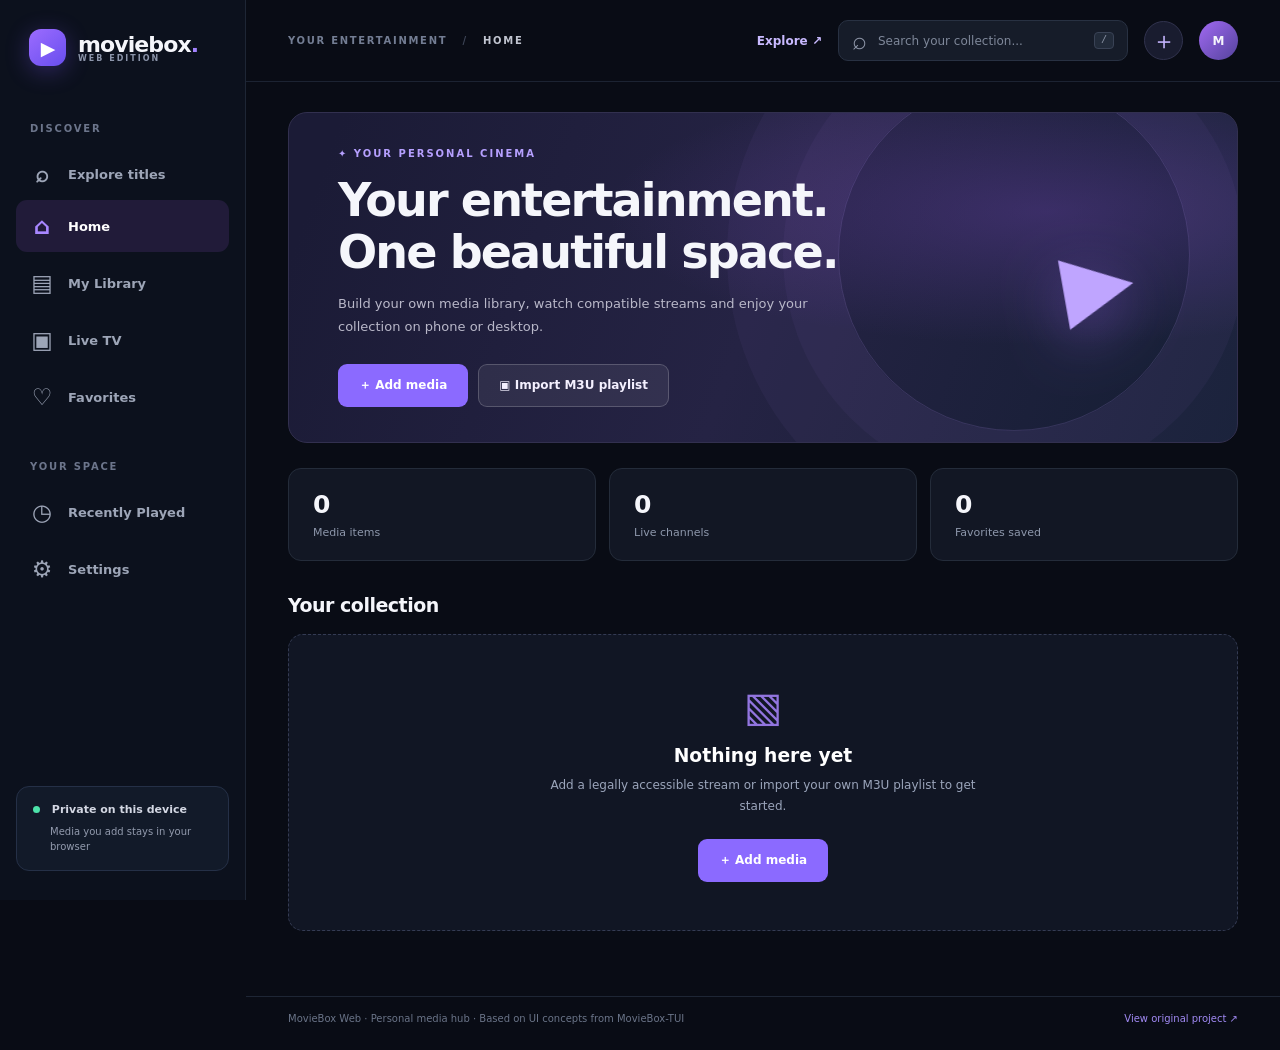
==== index.html @ 12d992bf "Link live movie and TV catalog discovery in desktop and mobile navigation" ====
<!doctype html><html lang="en"><head><meta charset="UTF-8"><meta name="viewport" content="width=device-width,initial-scale=1,viewport-fit=cover"><meta name="theme-color" content="#090c15"><meta name="description" content="MovieBox Web — your personal media dashboard"><link rel="manifest" href="manifest.webmanifest"><link rel="icon" href="icon.svg" type="image/svg+xml"><title>MovieBox Web</title><link rel="stylesheet" href="styles.css"></head><body>
<div class="app"><aside class="sidebar"><a class="brand" href="#home"><span class="brand-mark">▶</span><span>moviebox<span class="brand-dot">.</span><small>WEB EDITION</small></span></a><div class="sidebar-label">DISCOVER</div><a href="discover.html" class="nav-item"><span>⌕</span> Explore titles</a><nav id="desktop-nav"><button data-route="home" class="nav-item active"><span>⌂</span> Home</button><button data-route="library" class="nav-item"><span>▤</span> My Library</button><button data-route="live" class="nav-item"><span>▣</span> Live TV</button><button data-route="favorites" class="nav-item"><span>♡</span> Favorites</button></nav><div class="sidebar-label extra">YOUR SPACE</div><nav><button data-route="history" class="nav-item"><span>◷</span> Recently Played</button><button data-route="settings" class="nav-item"><span>⚙</span> Settings</button></nav><div class="side-bottom"><span class="pulse"></span> Private on this device <small>Media you add stays in your browser</small></div></aside>
<div class="main"><header class="topbar"><div class="breadcrumbs">YOUR ENTERTAINMENT <span>/</span> <strong id="page-crumb">HOME</strong></div><div class="top-actions"><a href="discover.html" class="discover-top" style="font-size:12px;color:#c9baff;font-weight:750;white-space:nowrap">Explore ↗</a><label class="search"><span>⌕</span><input id="search" autocomplete="off" placeholder="Search your collection..."><kbd>/</kbd></label><button class="circle-btn" id="add-top" title="Add media">＋</button><div class="avatar">M</div></div></header>
<main id="content" class="content"></main><footer class="footer">MovieBox Web · Personal media hub · Based on UI concepts from MovieBox-TUI <a target="_blank" rel="noopener" href="https://github.com/mesamirh/MovieBox-Tui">View original project ↗</a></footer></div></div>
<nav class="bottom-nav"><a href="discover.html" style="display:grid;justify-items:center;align-content:center;gap:1px;color:#b499ff;font-size:9px;min-width:52px;text-decoration:none"><span style="font-size:22px">⌕</span>Explore</a><button data-route="home" class="active"><span>⌂</span>Home</button><button data-route="library"><span>▤</span>Library</button><button data-route="live"><span>▣</span>Live TV</button><button data-route="favorites"><span>♡</span>Saved</button><button data-route="settings"><span>⚙</span>More</button></nav>
<div id="modal-layer" class="modal-layer hidden" role="presentation"><div class="dialog" role="dialog" aria-modal="true" aria-labelledby="dialog-title"><div class="dialog-head"><h2 id="dialog-title">Add to your collection</h2><button id="close-dialog" class="icon-button" aria-label="Close">✕</button></div><div id="dialog-body"></div></div></div>
<div id="player-layer" class="player-layer hidden"><div class="player-shell"><div class="player-header"><div><small>NOW PLAYING</small><h2 id="player-title">Media</h2></div><button id="close-player" class="icon-button" aria-label="Close player">✕</button></div><video id="video" controls playsinline preload="metadata"></video><div id="player-message" class="player-message"></div></div></div>
<div id="toast" class="toast hidden" role="status"></div><script src="app.js" defer></script></body></html>
---- styles.css ----
:root{color-scheme:dark;--bg:#090c15;--panel:#111625;--panel2:#161d2c;--line:#252b3b;--text:#f5f6fb;--muted:#9099ad;--accent:#8a6dff;font-family:Inter,ui-sans-serif,system-ui,-apple-system,BlinkMacSystemFont,"Segoe UI",sans-serif}*{box-sizing:border-box}body{margin:0;background:var(--bg);color:var(--text)}button,input,select,textarea{font:inherit}button{cursor:pointer}a{color:inherit;text-decoration:none}button:focus-visible,input:focus-visible,textarea:focus-visible{outline:2px solid #b69bff;outline-offset:3px}.app{display:flex;min-height:100vh}.sidebar{width:246px;flex:none;background:#0c111d;border-right:1px solid #1e2635;padding:29px 16px;display:flex;flex-direction:column;position:sticky;top:0;height:100vh}.brand{display:flex;align-items:center;gap:12px;font-weight:800;font-size:22px;letter-spacing:-.9px;padding:0 13px;margin-bottom:57px}.brand-mark{display:grid;place-items:center;font-size:19px;color:white;width:37px;height:37px;background:linear-gradient(140deg,#9c6cff,#684eee);border-radius:12px;box-shadow:0 5px 23px #7854ee55}.brand-dot{color:#a383ff}.brand small{display:block;letter-spacing:2px;color:#8c95aa;font-size:8px;margin-top:-3px}.sidebar-label{font-size:10px;letter-spacing:1.8px;font-weight:800;color:#6c758b;margin:0 14px 14px}.sidebar-label.extra{margin-top:38px}.sidebar nav{display:grid;gap:5px}.nav-item{width:100%;border:0;background:transparent;color:#9da5b7;text-align:left;border-radius:11px;padding:13px 14px;font-size:13px;font-weight:650;display:flex;gap:14px;align-items:center}.nav-item span{font-size:23px;width:24px;text-align:center}.nav-item.active,.nav-item:hover{color:white;background:#211b39}.nav-item.active span{color:#a887ff}.side-bottom{margin-top:auto;border:1px solid #253047;border-radius:13px;background:#121a29;padding:16px;font-size:11px;font-weight:700;color:#d3d7e3}.side-bottom small{display:block;margin:8px 0 0 17px;line-height:1.5;font-size:10px;font-weight:400;color:#929aad}.pulse{display:inline-block;width:7px;height:7px;background:#4de3aa;border-radius:50%;margin-right:8px}.main{flex:1;min-width:0}.topbar{height:82px;display:flex;justify-content:space-between;align-items:center;padding:0 42px;border-bottom:1px solid #1c2332;gap:14px}.breadcrumbs{font-size:10px;font-weight:800;letter-spacing:1.7px;color:#737d93}.breadcrumbs span{margin:0 10px;color:#3e4658}.breadcrumbs strong{color:#c1c5d0}.top-actions{display:flex;align-items:center;gap:16px}.search{display:flex;align-items:center;background:#161c29;border:1px solid #283142;height:41px;width:290px;padding:0 13px;gap:9px;border-radius:10px}.search span{font-size:25px;color:#8f97a9}.search input{background:transparent;color:white;width:100%;border:0;outline:0;font-size:12px}.search input::placeholder{color:#7e8799}.search kbd{color:#8f97a9;background:#222b3a;border:1px solid #394255;border-radius:4px;padding:2px 6px;font-size:10px}.circle-btn,.avatar{height:39px;width:39px;border-radius:50%;display:grid;place-items:center}.circle-btn{background:#191c2f;color:#c6b6ff;border:1px solid #31334e;font-size:24px}.avatar{background:linear-gradient(135deg,#a16af2,#54439c);font-size:12px;font-weight:800}.content{padding:30px 42px 65px;max-width:1500px;margin:auto;min-height:calc(100vh - 136px)}.hero{min-height:320px;border-radius:19px;overflow:hidden;position:relative;background:radial-gradient(ellipse at 80% 30%,#6541a36b,transparent 41%),linear-gradient(110deg,#1b1b36 5%,#252344 50%,#141e33 100%);border:1px solid #32304f;display:flex;align-items:center;padding:35px 49px;isolation:isolate}.hero:after{content:"";width:350px;height:350px;border:1px solid #bd9dff2b;border-radius:50%;position:absolute;right:5%;top:-34px;box-shadow:0 0 0 55px #ac81ff0b,0 0 0 111px #ae88ff0b;z-index:-1}.eyebrow{color:#b6a0ff;font-size:10px;letter-spacing:2px;font-weight:800}.hero h1{font-size:clamp(29px,3.6vw,48px);line-height:1.13;letter-spacing:-1.9px;max-width:590px;margin:15px 0}.hero p{color:#b9b8c9;line-height:1.75;max-width:480px;font-size:13px}.actions{display:flex;flex-wrap:wrap;gap:10px;margin-top:25px}.primary,.secondary{display:inline-flex;align-items:center;justify-content:center;gap:9px;padding:12px 20px;font-size:12px;font-weight:800;border-radius:9px;border:1px solid transparent}.primary{background:#8b6aff;color:white}.primary:hover{background:#9a7cff}.secondary{background:#ffffff12;border-color:#ffffff30;color:#f4f0ff}.secondary:hover{background:#ffffff20}.hero-badge{position:absolute;right:11%;top:35%;font-size:92px;color:#bfa5ff;transform:rotate(-10deg);filter:drop-shadow(0 15px 30px #a46dff70)}.stats{display:grid;grid-template-columns:repeat(3,minmax(0,1fr));gap:13px;margin:25px 0 33px}.stat{background:#121724;border:1px solid #242c3a;padding:21px 24px;border-radius:13px}.stat strong{font-size:25px;letter-spacing:-.5px}.stat span{display:block;color:#8e98ac;font-size:11px;margin-top:7px}.section{margin:28px 0 0}.section-heading{display:flex;justify-content:space-between;align-items:center;gap:12px;margin-bottom:18px}.section-heading h2{font-size:19px;letter-spacing:-.5px;margin:0}.grid{display:grid;grid-template-columns:repeat(auto-fill,minmax(174px,1fr));gap:15px}.media-card{border-radius:13px;background:#141a29;overflow:hidden;border:1px solid #262e40;transition:transform .2s,border-color .2s}.media-card:hover{transform:translateY(-3px);border-color:#6f5bb1}.poster{height:175px;display:grid;place-items:center;position:relative;background:linear-gradient(145deg,#58408c,#1a2943);overflow:hidden}.poster:before{content:"";position:absolute;width:180px;height:180px;border:1px solid #ffffff29;border-radius:50%;transform:translate(70px,-55px);box-shadow:0 0 0 32px #ffffff0a,0 0 0 66px #ffffff09}.poster-symbol{font-size:58px;text-shadow:0 8px 25px #0006}.type-tag{position:absolute;top:12px;left:12px;background:#0009;padding:6px 8px;border-radius:6px;font-size:9px;font-weight:750;letter-spacing:.7px;text-transform:uppercase}.favorite-card{position:absolute;right:10px;top:9px;background:#0b1020af;color:white;border:0;border-radius:50%;width:29px;height:29px;font-size:17px}.favorite-card.saved{color:#f3a7d6}.media-info{padding:13px 13px 14px}.media-info h3{font-size:13px;margin:0 0 7px;white-space:nowrap;overflow:hidden;text-overflow:ellipsis}.media-info p{font-size:10px;color:#8e98ac;margin:0 0 12px}.media-info button{background:#25263f;color:#ded4ff;border:0;border-radius:7px;padding:8px 12px;font-size:11px;font-weight:700;width:100%}.empty{border:1px dashed #343b53;border-radius:15px;padding:48px 22px;text-align:center;color:#9ba5bb;background:#111624}.empty-icon{font-size:41px;color:#9275df}.empty h3{color:white;margin:14px 0 9px}.empty p{font-size:12px;line-height:1.8;max-width:460px;margin:0 auto 21px}.page-title{font-size:28px;letter-spacing:-1px;margin:3px 0 8px}.page-subtitle{color:#97a0b3;font-size:13px;margin:0 0 29px;line-height:1.7}.toolbar{display:flex;gap:8px;margin-bottom:18px;flex-wrap:wrap}.chip{border:1px solid #30384a;background:#151c29;color:#b9c1d1;border-radius:25px;font-size:11px;padding:9px 15px}.chip.active{background:#3b2b6b;border-color:#8066d3;color:white}.panel{background:#121827;border:1px solid #293144;border-radius:15px;padding:22px;margin-bottom:17px}.panel h3{font-size:16px;margin:0 0 10px}.panel p{color:#a1aabd;font-size:12px;line-height:1.8}.panel a{color:#b5a1ff}.footer{font-size:10px;color:#6a7488;padding:16px 42px 26px;border-top:1px solid #1e2635;display:flex;justify-content:space-between;gap:12px}.footer a{color:#a18af4}.bottom-nav{display:none}.modal-layer,.player-layer{position:fixed;inset:0;z-index:30;background:#040610d9;display:grid;place-items:center;padding:15px}.hidden{display:none!important}.dialog{width:min(100%,530px);background:#161c2b;border:1px solid #35405b;border-radius:18px;box-shadow:0 35px 100px #0009;padding:23px;max-height:93vh;overflow:auto}.dialog-head,.player-header{display:flex;justify-content:space-between;align-items:flex-start;gap:14px}.dialog-head h2{margin:0 0 20px;font-size:19px}.icon-button{background:#2a3245;border:0;color:white;width:31px;height:31px;border-radius:9px}.field{display:block;margin:0 0 15px;font-size:11px;color:#a8b1c4;font-weight:750}.field input,.field select,.field textarea{display:block;width:100%;background:#0c1220;border:1px solid #364053;color:white;border-radius:9px;padding:12px;margin-top:8px;font-size:13px;outline:none}.field textarea{min-height:85px;resize:vertical}.form-actions{display:flex;justify-content:flex-end;gap:9px;margin-top:20px}.form-help{color:#8e98ac;font-size:11px;line-height:1.6}.upload-box{display:block;border:1px dashed #5d527e;padding:22px;text-align:center;border-radius:12px;margin-bottom:15px;font-size:12px;color:#b9a9ee;cursor:pointer}.upload-box input{display:none}.player-shell{width:min(100%,1020px);background:#121725;border:1px solid #313a52;padding:20px;border-radius:16px}.player-header{margin-bottom:15px}.player-header small{font-size:9px;color:#ab94ff;letter-spacing:1.5px}.player-header h2{font-size:18px;margin:5px 0 0}.player-shell video{display:block;width:100%;max-height:72vh;background:black;border-radius:9px}.player-message{font-size:12px;color:#9da6b8;margin-top:13px;line-height:1.6}.toast{position:fixed;bottom:30px;right:30px;z-index:40;background:#3b3064;border:1px solid #8873d0;border-radius:10px;color:white;padding:12px 17px;font-size:12px;box-shadow:0 12px 30px #0008}.warning{border-color:#665334;background:#211c17}.settings-row{display:flex;align-items:center;justify-content:space-between;gap:15px;border-bottom:1px solid #2a3244;padding:16px 0}.settings-row:last-child{border:0}.settings-row small{display:block;color:#8f99ad;margin-top:6px}.danger{color:#ff9eae}.two-col{display:grid;grid-template-columns:1fr 1fr;gap:14px}
@media(max-width:950px){.sidebar{width:208px}.topbar{padding:0 22px}.content{padding:25px 22px 60px}.hero{padding:30px}.hero-badge{right:8%;font-size:65px}.footer{padding-left:22px;padding-right:22px}.search{width:220px}}@media(max-width:700px){.sidebar{display:none}.main{width:100%}.topbar{height:65px;padding:0 17px}.breadcrumbs{font-size:9px}.top-actions{gap:8px}.search{width:min(46vw,215px);height:36px}.search kbd{display:none}.avatar{display:none}.circle-btn{width:35px;height:35px}.content{padding:19px 15px 96px;min-height:calc(100vh - 130px)}.hero{min-height:310px;padding:26px 24px}.hero h1{font-size:33px;max-width:310px}.hero p{max-width:275px;font-size:12px}.hero-badge{opacity:.15;right:15px;top:44px;font-size:115px}.stats{gap:8px;margin:16px 0 28px}.stat{padding:15px 12px}.stat strong{font-size:23px}.stat span{font-size:10px}.grid{grid-template-columns:repeat(2,minmax(0,1fr));gap:10px}.poster{height:145px}.media-info{padding:11px}.media-info h3{font-size:12px}.bottom-nav{display:flex;position:fixed;bottom:0;left:0;right:0;background:#111725;border-top:1px solid #293044;height:calc(63px + env(safe-area-inset-bottom));padding-bottom:env(safe-area-inset-bottom);z-index:20;justify-content:space-around}.bottom-nav button{display:grid;justify-items:center;align-content:center;gap:1px;border:0;background:transparent;color:#818ba2;font-size:9px;min-width:52px}.bottom-nav button span{font-size:22px}.bottom-nav button.active{color:#b499ff}.footer{display:none}.two-col{grid-template-columns:1fr}.toast{bottom:85px;left:15px;right:15px}.section-heading h2{font-size:17px}}@media(max-width:360px){.search{width:43vw}.hero h1{font-size:29px}.primary,.secondary{padding:11px 12px}.poster{height:125px}}
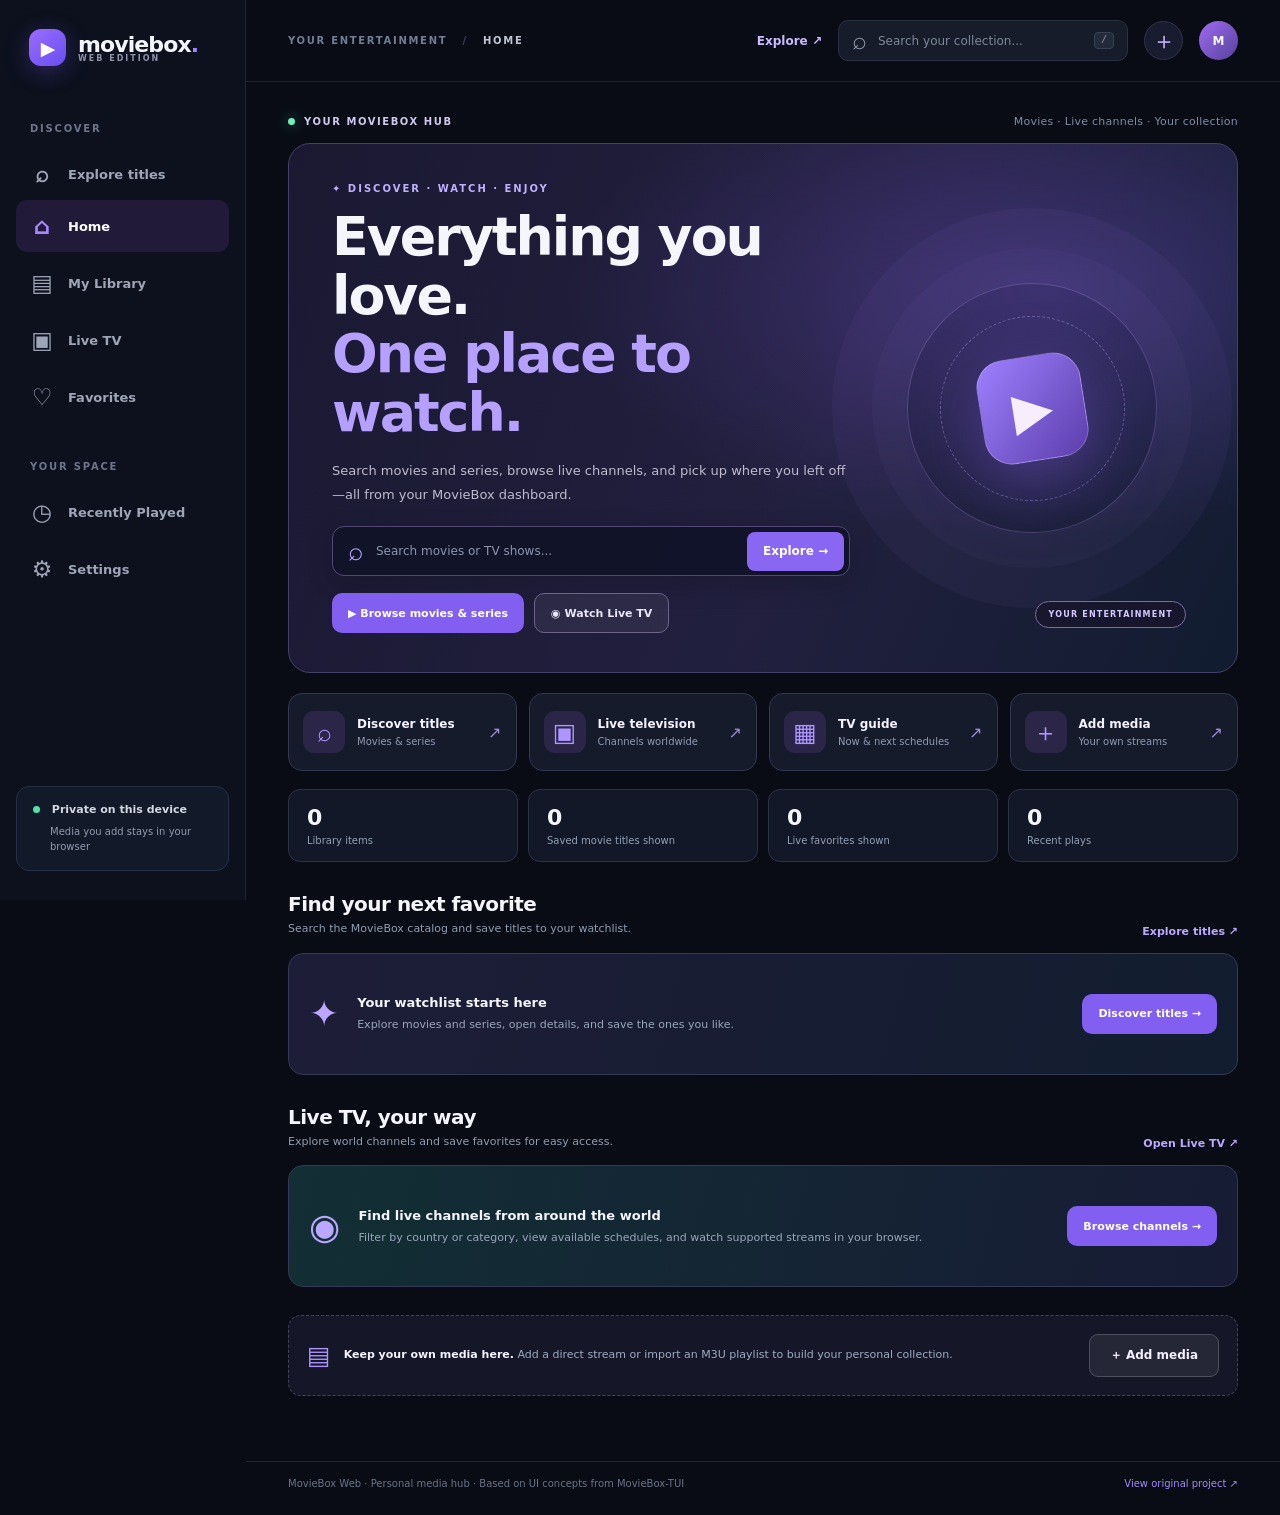
==== commit 98168715: "Enable PWA registration and platform-friendly controls on index.html" ====
--- a/index.html
+++ b/index.html
@@ -1,8 +1,8 @@
-<!doctype html><html lang="en"><head><meta charset="UTF-8"><meta name="viewport" content="width=device-width,initial-scale=1,viewport-fit=cover"><meta name="theme-color" content="#090c15"><meta name="description" content="MovieBox Web — your personal media dashboard"><link rel="manifest" href="manifest.webmanifest"><link rel="icon" href="icon.svg" type="image/svg+xml"><title>MovieBox Web</title><link rel="stylesheet" href="styles.css"></head><body>
-<div class="app"><aside class="sidebar"><a class="brand" href="#home"><span class="brand-mark">▶</span><span>moviebox<span class="brand-dot">.</span><small>WEB EDITION</small></span></a><div class="sidebar-label">DISCOVER</div><a href="discover.html" class="nav-item"><span>⌕</span> Explore titles</a><nav id="desktop-nav"><button data-route="home" class="nav-item active"><span>⌂</span> Home</button><button data-route="library" class="nav-item"><span>▤</span> My Library</button><button data-route="live" class="nav-item"><span>▣</span> Live TV</button><button data-route="favorites" class="nav-item"><span>♡</span> Favorites</button></nav><div class="sidebar-label extra">YOUR SPACE</div><nav><button data-route="history" class="nav-item"><span>◷</span> Recently Played</button><button data-route="settings" class="nav-item"><span>⚙</span> Settings</button></nav><div class="side-bottom"><span class="pulse"></span> Private on this device <small>Media you add stays in your browser</small></div></aside>
-<div class="main"><header class="topbar"><div class="breadcrumbs">YOUR ENTERTAINMENT <span>/</span> <strong id="page-crumb">HOME</strong></div><div class="top-actions"><a href="discover.html" class="discover-top" style="font-size:12px;color:#c9baff;font-weight:750;white-space:nowrap">Explore ↗</a><label class="search"><span>⌕</span><input id="search" autocomplete="off" placeholder="Search your collection..."><kbd>/</kbd></label><button class="circle-btn" id="add-top" title="Add media">＋</button><div class="avatar">M</div></div></header>
+<!doctype html><html lang="en"><head><meta charset="UTF-8"><meta name="viewport" content="width=device-width,initial-scale=1,viewport-fit=cover"><meta name="theme-color" content="#090c15"><meta name="apple-mobile-web-app-capable" content="yes"><meta name="apple-mobile-web-app-status-bar-style" content="black-translucent"><meta name="description" content="MovieBox Web — your personal media dashboard"><link rel="manifest" href="manifest.webmanifest"><link rel="icon" href="icon.svg" type="image/svg+xml"><title>MovieBox Web</title><link rel="stylesheet" href="styles.css"></head><body>
+<div class="app"><aside class="sidebar"><a class="brand" href="#home"><span class="brand-mark">▶</span><span>moviebox<span class="brand-dot">.</span><small>WEB EDITION</small></span></a><div class="sidebar-label">DISCOVER</div><a href="discover.html" class="nav-item"><span>⌕</span> Explore titles</a><nav id="desktop-nav"><button data-route="home" class="nav-item active"><span>⌂</span> Home</button><button data-route="library" class="nav-item"><span>▤</span> My Library</button><a href="live-tv.html" class="nav-item"><span>▣</span> Live TV</a><button data-route="favorites" class="nav-item"><span>♡</span> Favorites</button></nav><div class="sidebar-label extra">YOUR SPACE</div><nav><button data-route="history" class="nav-item"><span>◷</span> Recently Played</button><button data-route="settings" class="nav-item"><span>⚙</span> Settings</button></nav><div class="side-bottom"><span class="pulse"></span> Private on this device <small>Media you add stays in your browser</small></div></aside>
+<div class="main"><header class="topbar"><div class="breadcrumbs">YOUR ENTERTAINMENT <span>/</span> <strong id="page-crumb">HOME</strong></div><div class="top-actions"><a href="discover.html" class="discover-top" style="font-size:12px;color:#c9baff;font-weight:750;white-space:nowrap">Explore ↗</a><label class="search"><span>⌕</span><input id="search" autocomplete="off" placeholder="Search your collection..."><kbd>/</kbd></label><button id="install-app" class="install-app" type="button" hidden>↓ Install</button><button class="circle-btn" id="add-top" title="Add media">＋</button><div class="avatar">M</div></div></header>
 <main id="content" class="content"></main><footer class="footer">MovieBox Web · Personal media hub · Based on UI concepts from MovieBox-TUI <a target="_blank" rel="noopener" href="https://github.com/mesamirh/MovieBox-Tui">View original project ↗</a></footer></div></div>
-<nav class="bottom-nav"><a href="discover.html" style="display:grid;justify-items:center;align-content:center;gap:1px;color:#b499ff;font-size:9px;min-width:52px;text-decoration:none"><span style="font-size:22px">⌕</span>Explore</a><button data-route="home" class="active"><span>⌂</span>Home</button><button data-route="library"><span>▤</span>Library</button><button data-route="live"><span>▣</span>Live TV</button><button data-route="favorites"><span>♡</span>Saved</button><button data-route="settings"><span>⚙</span>More</button></nav>
+<nav class="bottom-nav"><a href="discover.html" style="display:grid;justify-items:center;align-content:center;gap:1px;color:#b499ff;font-size:9px;min-width:52px;text-decoration:none"><span style="font-size:22px">⌕</span>Explore</a><button data-route="home" class="active"><span>⌂</span>Home</button><button data-route="library"><span>▤</span>Library</button><a href="live-tv.html"><span>▣</span>Live TV</a><button data-route="favorites"><span>♡</span>Saved</button><button data-route="settings"><span>⚙</span>More</button></nav>
 <div id="modal-layer" class="modal-layer hidden" role="presentation"><div class="dialog" role="dialog" aria-modal="true" aria-labelledby="dialog-title"><div class="dialog-head"><h2 id="dialog-title">Add to your collection</h2><button id="close-dialog" class="icon-button" aria-label="Close">✕</button></div><div id="dialog-body"></div></div></div>
-<div id="player-layer" class="player-layer hidden"><div class="player-shell"><div class="player-header"><div><small>NOW PLAYING</small><h2 id="player-title">Media</h2></div><button id="close-player" class="icon-button" aria-label="Close player">✕</button></div><video id="video" controls playsinline preload="metadata"></video><div id="player-message" class="player-message"></div></div></div>
-<div id="toast" class="toast hidden" role="status"></div><script src="app.js" defer></script></body></html>+<div id="player-layer" class="player-layer hidden"><div class="player-shell"><div class="player-header"><div><small>NOW PLAYING</small><h2 id="player-title">Media</h2></div><button id="close-player" class="icon-button" aria-label="Close player">✕</button></div><video id="video" controls playsinline preload="metadata"></video><div class="library-player-controls"><button id="library-fullscreen" type="button" class="secondary">⛶ Fullscreen</button></div><div id="player-message" class="player-message"></div><div class="external-player-actions"><button id="open-vlc" type="button" class="primary">▶ Open in VLC</button><button id="copy-stream" type="button" class="secondary">Copy stream URL</button></div><p id="vlc-help" class="player-message">VLC must be installed. Opening external apps depends on your device and browser.</p></div></div>
+<div id="toast" class="toast hidden" role="status"></div><script src="app.js" defer></script><script src="pwa.js" defer></script></body></html>
--- a/styles.css
+++ b/styles.css
@@ -1,2 +1,61 @@
 :root{color-scheme:dark;--bg:#090c15;--panel:#111625;--panel2:#161d2c;--line:#252b3b;--text:#f5f6fb;--muted:#9099ad;--accent:#8a6dff;font-family:Inter,ui-sans-serif,system-ui,-apple-system,BlinkMacSystemFont,"Segoe UI",sans-serif}*{box-sizing:border-box}body{margin:0;background:var(--bg);color:var(--text)}button,input,select,textarea{font:inherit}button{cursor:pointer}a{color:inherit;text-decoration:none}button:focus-visible,input:focus-visible,textarea:focus-visible{outline:2px solid #b69bff;outline-offset:3px}.app{display:flex;min-height:100vh}.sidebar{width:246px;flex:none;background:#0c111d;border-right:1px solid #1e2635;padding:29px 16px;display:flex;flex-direction:column;position:sticky;top:0;height:100vh}.brand{display:flex;align-items:center;gap:12px;font-weight:800;font-size:22px;letter-spacing:-.9px;padding:0 13px;margin-bottom:57px}.brand-mark{display:grid;place-items:center;font-size:19px;color:white;width:37px;height:37px;background:linear-gradient(140deg,#9c6cff,#684eee);border-radius:12px;box-shadow:0 5px 23px #7854ee55}.brand-dot{color:#a383ff}.brand small{display:block;letter-spacing:2px;color:#8c95aa;font-size:8px;margin-top:-3px}.sidebar-label{font-size:10px;letter-spacing:1.8px;font-weight:800;color:#6c758b;margin:0 14px 14px}.sidebar-label.extra{margin-top:38px}.sidebar nav{display:grid;gap:5px}.nav-item{width:100%;border:0;background:transparent;color:#9da5b7;text-align:left;border-radius:11px;padding:13px 14px;font-size:13px;font-weight:650;display:flex;gap:14px;align-items:center}.nav-item span{font-size:23px;width:24px;text-align:center}.nav-item.active,.nav-item:hover{color:white;background:#211b39}.nav-item.active span{color:#a887ff}.side-bottom{margin-top:auto;border:1px solid #253047;border-radius:13px;background:#121a29;padding:16px;font-size:11px;font-weight:700;color:#d3d7e3}.side-bottom small{display:block;margin:8px 0 0 17px;line-height:1.5;font-size:10px;font-weight:400;color:#929aad}.pulse{display:inline-block;width:7px;height:7px;background:#4de3aa;border-radius:50%;margin-right:8px}.main{flex:1;min-width:0}.topbar{height:82px;display:flex;justify-content:space-between;align-items:center;padding:0 42px;border-bottom:1px solid #1c2332;gap:14px}.breadcrumbs{font-size:10px;font-weight:800;letter-spacing:1.7px;color:#737d93}.breadcrumbs span{margin:0 10px;color:#3e4658}.breadcrumbs strong{color:#c1c5d0}.top-actions{display:flex;align-items:center;gap:16px}.search{display:flex;align-items:center;background:#161c29;border:1px solid #283142;height:41px;width:290px;padding:0 13px;gap:9px;border-radius:10px}.search span{font-size:25px;color:#8f97a9}.search input{background:transparent;color:white;width:100%;border:0;outline:0;font-size:12px}.search input::placeholder{color:#7e8799}.search kbd{color:#8f97a9;background:#222b3a;border:1px solid #394255;border-radius:4px;padding:2px 6px;font-size:10px}.circle-btn,.avatar{height:39px;width:39px;border-radius:50%;display:grid;place-items:center}.circle-btn{background:#191c2f;color:#c6b6ff;border:1px solid #31334e;font-size:24px}.avatar{background:linear-gradient(135deg,#a16af2,#54439c);font-size:12px;font-weight:800}.content{padding:30px 42px 65px;max-width:1500px;margin:auto;min-height:calc(100vh - 136px)}.hero{min-height:320px;border-radius:19px;overflow:hidden;position:relative;background:radial-gradient(ellipse at 80% 30%,#6541a36b,transparent 41%),linear-gradient(110deg,#1b1b36 5%,#252344 50%,#141e33 100%);border:1px solid #32304f;display:flex;align-items:center;padding:35px 49px;isolation:isolate}.hero:after{content:"";width:350px;height:350px;border:1px solid #bd9dff2b;border-radius:50%;position:absolute;right:5%;top:-34px;box-shadow:0 0 0 55px #ac81ff0b,0 0 0 111px #ae88ff0b;z-index:-1}.eyebrow{color:#b6a0ff;font-size:10px;letter-spacing:2px;font-weight:800}.hero h1{font-size:clamp(29px,3.6vw,48px);line-height:1.13;letter-spacing:-1.9px;max-width:590px;margin:15px 0}.hero p{color:#b9b8c9;line-height:1.75;max-width:480px;font-size:13px}.actions{display:flex;flex-wrap:wrap;gap:10px;margin-top:25px}.primary,.secondary{display:inline-flex;align-items:center;justify-content:center;gap:9px;padding:12px 20px;font-size:12px;font-weight:800;border-radius:9px;border:1px solid transparent}.primary{background:#8b6aff;color:white}.primary:hover{background:#9a7cff}.secondary{background:#ffffff12;border-color:#ffffff30;color:#f4f0ff}.secondary:hover{background:#ffffff20}.hero-badge{position:absolute;right:11%;top:35%;font-size:92px;color:#bfa5ff;transform:rotate(-10deg);filter:drop-shadow(0 15px 30px #a46dff70)}.stats{display:grid;grid-template-columns:repeat(3,minmax(0,1fr));gap:13px;margin:25px 0 33px}.stat{background:#121724;border:1px solid #242c3a;padding:21px 24px;border-radius:13px}.stat strong{font-size:25px;letter-spacing:-.5px}.stat span{display:block;color:#8e98ac;font-size:11px;margin-top:7px}.section{margin:28px 0 0}.section-heading{display:flex;justify-content:space-between;align-items:center;gap:12px;margin-bottom:18px}.section-heading h2{font-size:19px;letter-spacing:-.5px;margin:0}.grid{display:grid;grid-template-columns:repeat(auto-fill,minmax(174px,1fr));gap:15px}.media-card{border-radius:13px;background:#141a29;overflow:hidden;border:1px solid #262e40;transition:transform .2s,border-color .2s}.media-card:hover{transform:translateY(-3px);border-color:#6f5bb1}.poster{height:175px;display:grid;place-items:center;position:relative;background:linear-gradient(145deg,#58408c,#1a2943);overflow:hidden}.poster:before{content:"";position:absolute;width:180px;height:180px;border:1px solid #ffffff29;border-radius:50%;transform:translate(70px,-55px);box-shadow:0 0 0 32px #ffffff0a,0 0 0 66px #ffffff09}.poster-symbol{font-size:58px;text-shadow:0 8px 25px #0006}.type-tag{position:absolute;top:12px;left:12px;background:#0009;padding:6px 8px;border-radius:6px;font-size:9px;font-weight:750;letter-spacing:.7px;text-transform:uppercase}.favorite-card{position:absolute;right:10px;top:9px;background:#0b1020af;color:white;border:0;border-radius:50%;width:29px;height:29px;font-size:17px}.favorite-card.saved{color:#f3a7d6}.media-info{padding:13px 13px 14px}.media-info h3{font-size:13px;margin:0 0 7px;white-space:nowrap;overflow:hidden;text-overflow:ellipsis}.media-info p{font-size:10px;color:#8e98ac;margin:0 0 12px}.media-info button{background:#25263f;color:#ded4ff;border:0;border-radius:7px;padding:8px 12px;font-size:11px;font-weight:700;width:100%}.empty{border:1px dashed #343b53;border-radius:15px;padding:48px 22px;text-align:center;color:#9ba5bb;background:#111624}.empty-icon{font-size:41px;color:#9275df}.empty h3{color:white;margin:14px 0 9px}.empty p{font-size:12px;line-height:1.8;max-width:460px;margin:0 auto 21px}.page-title{font-size:28px;letter-spacing:-1px;margin:3px 0 8px}.page-subtitle{color:#97a0b3;font-size:13px;margin:0 0 29px;line-height:1.7}.toolbar{display:flex;gap:8px;margin-bottom:18px;flex-wrap:wrap}.chip{border:1px solid #30384a;background:#151c29;color:#b9c1d1;border-radius:25px;font-size:11px;padding:9px 15px}.chip.active{background:#3b2b6b;border-color:#8066d3;color:white}.panel{background:#121827;border:1px solid #293144;border-radius:15px;padding:22px;margin-bottom:17px}.panel h3{font-size:16px;margin:0 0 10px}.panel p{color:#a1aabd;font-size:12px;line-height:1.8}.panel a{color:#b5a1ff}.footer{font-size:10px;color:#6a7488;padding:16px 42px 26px;border-top:1px solid #1e2635;display:flex;justify-content:space-between;gap:12px}.footer a{color:#a18af4}.bottom-nav{display:none}.modal-layer,.player-layer{position:fixed;inset:0;z-index:30;background:#040610d9;display:grid;place-items:center;padding:15px}.hidden{display:none!important}.dialog{width:min(100%,530px);background:#161c2b;border:1px solid #35405b;border-radius:18px;box-shadow:0 35px 100px #0009;padding:23px;max-height:93vh;overflow:auto}.dialog-head,.player-header{display:flex;justify-content:space-between;align-items:flex-start;gap:14px}.dialog-head h2{margin:0 0 20px;font-size:19px}.icon-button{background:#2a3245;border:0;color:white;width:31px;height:31px;border-radius:9px}.field{display:block;margin:0 0 15px;font-size:11px;color:#a8b1c4;font-weight:750}.field input,.field select,.field textarea{display:block;width:100%;background:#0c1220;border:1px solid #364053;color:white;border-radius:9px;padding:12px;margin-top:8px;font-size:13px;outline:none}.field textarea{min-height:85px;resize:vertical}.form-actions{display:flex;justify-content:flex-end;gap:9px;margin-top:20px}.form-help{color:#8e98ac;font-size:11px;line-height:1.6}.upload-box{display:block;border:1px dashed #5d527e;padding:22px;text-align:center;border-radius:12px;margin-bottom:15px;font-size:12px;color:#b9a9ee;cursor:pointer}.upload-box input{display:none}.player-shell{width:min(100%,1020px);background:#121725;border:1px solid #313a52;padding:20px;border-radius:16px}.player-header{margin-bottom:15px}.player-header small{font-size:9px;color:#ab94ff;letter-spacing:1.5px}.player-header h2{font-size:18px;margin:5px 0 0}.player-shell video{display:block;width:100%;max-height:72vh;background:black;border-radius:9px}.player-message{font-size:12px;color:#9da6b8;margin-top:13px;line-height:1.6}.toast{position:fixed;bottom:30px;right:30px;z-index:40;background:#3b3064;border:1px solid #8873d0;border-radius:10px;color:white;padding:12px 17px;font-size:12px;box-shadow:0 12px 30px #0008}.warning{border-color:#665334;background:#211c17}.settings-row{display:flex;align-items:center;justify-content:space-between;gap:15px;border-bottom:1px solid #2a3244;padding:16px 0}.settings-row:last-child{border:0}.settings-row small{display:block;color:#8f99ad;margin-top:6px}.danger{color:#ff9eae}.two-col{display:grid;grid-template-columns:1fr 1fr;gap:14px}
-@media(max-width:950px){.sidebar{width:208px}.topbar{padding:0 22px}.content{padding:25px 22px 60px}.hero{padding:30px}.hero-badge{right:8%;font-size:65px}.footer{padding-left:22px;padding-right:22px}.search{width:220px}}@media(max-width:700px){.sidebar{display:none}.main{width:100%}.topbar{height:65px;padding:0 17px}.breadcrumbs{font-size:9px}.top-actions{gap:8px}.search{width:min(46vw,215px);height:36px}.search kbd{display:none}.avatar{display:none}.circle-btn{width:35px;height:35px}.content{padding:19px 15px 96px;min-height:calc(100vh - 130px)}.hero{min-height:310px;padding:26px 24px}.hero h1{font-size:33px;max-width:310px}.hero p{max-width:275px;font-size:12px}.hero-badge{opacity:.15;right:15px;top:44px;font-size:115px}.stats{gap:8px;margin:16px 0 28px}.stat{padding:15px 12px}.stat strong{font-size:23px}.stat span{font-size:10px}.grid{grid-template-columns:repeat(2,minmax(0,1fr));gap:10px}.poster{height:145px}.media-info{padding:11px}.media-info h3{font-size:12px}.bottom-nav{display:flex;position:fixed;bottom:0;left:0;right:0;background:#111725;border-top:1px solid #293044;height:calc(63px + env(safe-area-inset-bottom));padding-bottom:env(safe-area-inset-bottom);z-index:20;justify-content:space-around}.bottom-nav button{display:grid;justify-items:center;align-content:center;gap:1px;border:0;background:transparent;color:#818ba2;font-size:9px;min-width:52px}.bottom-nav button span{font-size:22px}.bottom-nav button.active{color:#b499ff}.footer{display:none}.two-col{grid-template-columns:1fr}.toast{bottom:85px;left:15px;right:15px}.section-heading h2{font-size:17px}}@media(max-width:360px){.search{width:43vw}.hero h1{font-size:29px}.primary,.secondary{padding:11px 12px}.poster{height:125px}}+@media(max-width:950px){.sidebar{width:208px}.topbar{padding:0 22px}.content{padding:25px 22px 60px}.hero{padding:30px}.hero-badge{right:8%;font-size:65px}.footer{padding-left:22px;padding-right:22px}.search{width:220px}}@media(max-width:700px){.sidebar{display:none}.main{width:100%}.topbar{height:65px;padding:0 17px}.breadcrumbs{font-size:9px}.top-actions{gap:8px}.search{width:min(46vw,215px);height:36px}.search kbd{display:none}.avatar{display:none}.circle-btn{width:35px;height:35px}.content{padding:19px 15px 96px;min-height:calc(100vh - 130px)}.hero{min-height:310px;padding:26px 24px}.hero h1{font-size:33px;max-width:310px}.hero p{max-width:275px;font-size:12px}.hero-badge{opacity:.15;right:15px;top:44px;font-size:115px}.stats{gap:8px;margin:16px 0 28px}.stat{padding:15px 12px}.stat strong{font-size:23px}.stat span{font-size:10px}.grid{grid-template-columns:repeat(2,minmax(0,1fr));gap:10px}.poster{height:145px}.media-info{padding:11px}.media-info h3{font-size:12px}.bottom-nav{display:flex;position:fixed;bottom:0;left:0;right:0;background:#111725;border-top:1px solid #293044;height:calc(63px + env(safe-area-inset-bottom));padding-bottom:env(safe-area-inset-bottom);z-index:20;justify-content:space-around}.bottom-nav button{display:grid;justify-items:center;align-content:center;gap:1px;border:0;background:transparent;color:#818ba2;font-size:9px;min-width:52px}.bottom-nav button span{font-size:22px}.bottom-nav button.active{color:#b499ff}.footer{display:none}.two-col{grid-template-columns:1fr}.toast{bottom:85px;left:15px;right:15px}.section-heading h2{font-size:17px}}@media(max-width:360px){.search{width:43vw}.hero h1{font-size:29px}.primary,.secondary{padding:11px 12px}.poster{height:125px}}
+.external-player-actions{display:flex;flex-wrap:wrap;gap:9px;margin-top:15px}.external-player-actions button{min-width:145px}.external-player-actions .secondary{border:1px solid #524a68}
+
+/* Keep page links consistent with route buttons on the mobile nav. */
+@media(max-width:700px){.bottom-nav>a{display:grid;justify-items:center;align-content:center;gap:1px;border:0;background:transparent;color:#818ba2;font-size:9px;min-width:52px;text-decoration:none}.bottom-nav>a span{font-size:22px}.bottom-nav>a.active{color:#b499ff}}
+
+/* Phase 3 - Unified streaming homepage */
+.home-welcome{display:flex;align-items:center;gap:9px;color:#d0c8eb;font-size:10px;font-weight:800;letter-spacing:1.55px;margin:3px 0 15px}
+.home-welcome-caption{margin-left:auto;color:#818ca3;letter-spacing:.25px;font-size:11px;font-weight:500}
+.home-live-dot{width:7px;height:7px;border-radius:50%;background:#70edba;box-shadow:0 0 14px #61f6b489}
+.home-spotlight{position:relative;isolation:isolate;display:grid;grid-template-columns:minmax(0,1.2fr) minmax(220px,.75fr);gap:20px;min-height:345px;padding:39px 43px;border:1px solid #45406a;border-radius:22px;overflow:hidden;background:radial-gradient(ellipse at 80% 28%,#8860f34b,transparent 45%),linear-gradient(115deg,#1d1a34 0%,#22203f 57%,#111c30 100%)}
+.home-spotlight:before{content:"";position:absolute;inset:0;pointer-events:none;z-index:-1;background:linear-gradient(90deg,#05081c16,transparent 65%)}
+.home-spotlight-copy{z-index:1;align-self:center}.home-spotlight-eyebrow{font-size:10px;color:#bfafff;letter-spacing:2px;font-weight:800}
+.home-spotlight h1{font-size:clamp(34px,4.2vw,59px);line-height:1.09;letter-spacing:-2px;margin:14px 0 17px;font-weight:850}
+.home-spotlight h1 em{font-style:normal;color:#b6a0ff}.home-spotlight-copy>p{font-size:13px;line-height:1.8;color:#bebbd0;max-width:570px;margin:0 0 20px}
+.home-discover-form{display:flex;align-items:center;gap:10px;background:#111328ec;border:1px solid #534873;border-radius:12px;height:50px;max-width:520px;padding:5px 5px 5px 15px;box-shadow:0 8px 26px #08081633}
+.home-discover-form>span{font-size:26px;color:#baa9ff}.home-discover-form input{flex:1;min-width:0;background:transparent;border:0;outline:0;color:#f5f0ff;font-size:12px}
+.home-discover-form input::placeholder{color:#8e94ac}.home-discover-form button{border:0;border-radius:8px;height:39px;padding:0 16px;background:#8967f3;color:white;font-size:12px;font-weight:800}
+.home-spotlight-actions{display:flex;gap:10px;flex-wrap:wrap;margin-top:17px}
+.home-button-primary,.home-button-secondary{display:inline-flex;align-items:center;justify-content:center;border-radius:10px;padding:11px 16px;font-size:11px;font-weight:800;min-height:40px;text-decoration:none}
+.home-button-primary{color:white;background:#825ff0}.home-button-primary:hover{background:#9a80ff}
+.home-button-secondary{background:#ffffff0f;color:#e9e5fa;border:1px solid #6c6489}
+.home-spotlight-visual{min-height:260px;position:relative;display:grid;place-items:center}
+.home-visual-orbit{position:absolute;aspect-ratio:1;border:1px solid #c5a3ff40;border-radius:50%;transform:rotate(-25deg)}
+.home-orbit-1{width:250px;box-shadow:0 0 0 35px #bf91fc08,0 0 0 75px #a47cff0c}
+.home-orbit-2{width:185px;border-style:dashed;border-color:#c0abff65}
+.home-visual-play{width:105px;height:105px;border:1px solid #ffffff35;border-radius:28px;display:grid;place-items:center;background:linear-gradient(135deg,#9e80ff,#5c3eac);color:#f7edff;font-size:52px;box-shadow:0 22px 70px #7e5bda77;transform:rotate(-9deg)}
+.home-featured-art{height:240px;width:168px;object-fit:cover;border-radius:14px;border:2px solid #c5b4ff85;box-shadow:0 18px 80px #02021499;transform:rotate(7deg)}
+.home-visual-label{position:absolute;bottom:5px;right:8px;border:1px solid #78709e;padding:8px 12px;border-radius:30px;color:#d5c9ff;background:#18152ccf;letter-spacing:1.2px;font-size:8px;font-weight:800}
+.home-shortcuts{display:grid;grid-template-columns:repeat(4,minmax(0,1fr));gap:12px;margin:20px 0 18px}
+.home-shortcuts>a,.home-shortcuts>button{min-width:0;display:flex;text-align:left;align-items:center;gap:12px;background:#151b2b;border:1px solid #333750;border-radius:14px;padding:17px 14px;color:#f5f3ff;transition:border-color .2s,transform .2s;cursor:pointer}
+.home-shortcuts>:hover{border-color:#8d72de;transform:translateY(-2px)}
+.home-shortcut-icon{font-size:25px;color:#ae95ff;background:#2b2548;height:42px;width:42px;display:grid;place-items:center;border-radius:11px;flex:none}
+.home-shortcuts strong{display:block;font-size:12px}.home-shortcuts small{display:block;color:#929ab1;font-size:10px;margin-top:5px}.home-shortcuts b{margin-left:auto;font-size:16px;font-weight:400;color:#9d8bd4}
+.home-metrics{display:grid;grid-template-columns:repeat(4,minmax(0,1fr));gap:10px;margin:10px 0 29px}
+.home-metrics>div{border:1px solid #2d3347;background:#121827;padding:15px 18px;border-radius:12px}
+.home-metrics strong{font-size:22px;font-weight:800;display:block}.home-metrics span{font-size:10px;color:#94a0b5;display:block;margin-top:5px}
+.home-section{margin-top:30px}.home-section-heading{display:flex;justify-content:space-between;align-items:end;gap:12px;margin-bottom:15px}
+.home-section-heading h2{font-size:20px;margin:0 0 5px;letter-spacing:-.5px}.home-section-heading p{font-size:11px;color:#919caf;margin:0;line-height:1.5}.home-section-heading a{font-size:11px;color:#bba9ff;font-weight:750;white-space:nowrap}
+.home-title-grid{display:grid;grid-template-columns:repeat(auto-fill,minmax(135px,1fr));gap:14px}
+.home-title-card{background:#161c2b;border:1px solid #2c354a;border-radius:13px;overflow:hidden;min-width:0}
+.home-title-card:hover{border-color:#8064d9}
+.home-title-art{aspect-ratio:2/2.65;display:grid;place-items:center;background:linear-gradient(135deg,#403366,#19263b);color:#c1acff;font-size:44px;overflow:hidden}
+.home-title-art img{width:100%;height:100%;object-fit:cover}.home-title-meta{padding:11px}.home-title-meta span{font-size:10px;color:#9dacc5}.home-title-meta h3{font-size:12px;line-height:1.4;margin:6px 0 0;display:-webkit-box;-webkit-box-orient:vertical;-webkit-line-clamp:2;overflow:hidden}
+.home-live-grid{display:grid;grid-template-columns:repeat(auto-fill,minmax(230px,1fr));gap:10px}
+.home-live-card{display:flex;gap:12px;align-items:center;min-width:0;background:#141b2a;border:1px solid #2c364d;padding:11px;border-radius:12px}
+.home-live-card:hover{border-color:#8268d2}
+.home-live-logo{width:49px;height:49px;flex:none;background:#252a42;border:1px solid #393954;border-radius:10px;display:grid;place-items:center;color:#aa98ef;font-size:25px}
+.home-live-logo img{max-width:42px;max-height:39px;object-fit:contain}
+.home-live-card>div:nth-child(2){min-width:0}.home-live-card strong{display:block;overflow:hidden;text-overflow:ellipsis;white-space:nowrap;font-size:12px}
+.home-live-card span:not(.home-live-chevron){display:block;margin-top:6px;color:#8fa0b5;font-size:10px}.home-live-chevron{margin-left:auto;color:#a991ff}
+.home-feature-strip{min-height:122px;display:flex;align-items:center;gap:18px;background:linear-gradient(105deg,#1e1d38,#121d2f);border:1px solid #333956;border-radius:15px;padding:20px}
+.home-feature-strip>span{font-size:36px;color:#bba7ff}.home-feature-strip>div{flex:1}.home-feature-strip strong{font-size:13px}.home-feature-strip p{font-size:11px;line-height:1.7;color:#98a6b9;margin:5px 0 0}
+.home-live-strip{background:linear-gradient(105deg,#122f34,#171b34)}
+.home-library-tip{display:flex;gap:13px;align-items:center;border:1px dashed #44415d;padding:18px;border-radius:13px;margin-top:28px;background:#151728}
+.home-library-tip>span{font-size:25px;color:#ac93ff}.home-library-tip p{flex:1;font-size:11px;line-height:1.7;color:#9cacc2}.home-library-tip p strong{color:#f4f3ff}
+.home-sr-only{position:absolute;left:-10000px;width:1px;height:1px;overflow:hidden}
+@media(max-width:1150px){.home-shortcuts{grid-template-columns:repeat(2,minmax(0,1fr))}.home-spotlight{padding:32px}.home-spotlight h1{font-size:44px}}
+@media(max-width:700px){.home-welcome-caption{display:none}.home-spotlight{display:block;padding:27px 21px;min-height:0}.home-spotlight h1{font-size:35px}.home-spotlight-copy>p{font-size:12px}.home-spotlight-visual{display:none}.home-discover-form{max-width:100%}.home-spotlight-actions>a{flex:1}.home-shortcuts{gap:9px;margin:14px 0}.home-shortcuts>a,.home-shortcuts>button{padding:12px 9px;gap:7px}.home-shortcut-icon{height:36px;width:36px;font-size:21px}.home-shortcuts strong{font-size:11px}.home-shortcuts small{font-size:9px}.home-shortcuts b{display:none}.home-metrics{grid-template-columns:repeat(2,minmax(0,1fr));gap:8px;margin-bottom:20px}.home-metrics>div{padding:13px}.home-section{margin-top:25px}.home-section-heading h2{font-size:18px}.home-section-heading a{font-size:10px}.home-title-grid{grid-template-columns:repeat(3,minmax(0,1fr));gap:8px}.home-live-grid{grid-template-columns:repeat(2,minmax(0,1fr))}.home-feature-strip{flex-wrap:wrap;padding:17px}.home-feature-strip>a{width:100%}}
+@media(max-width:410px){.home-shortcuts{grid-template-columns:1fr 1fr}.home-shortcuts small{font-size:8px}.home-live-grid{grid-template-columns:1fr}.home-feature-strip>span{display:none}.home-spotlight h1{font-size:31px}.home-discover-form button{padding:0 10px}}
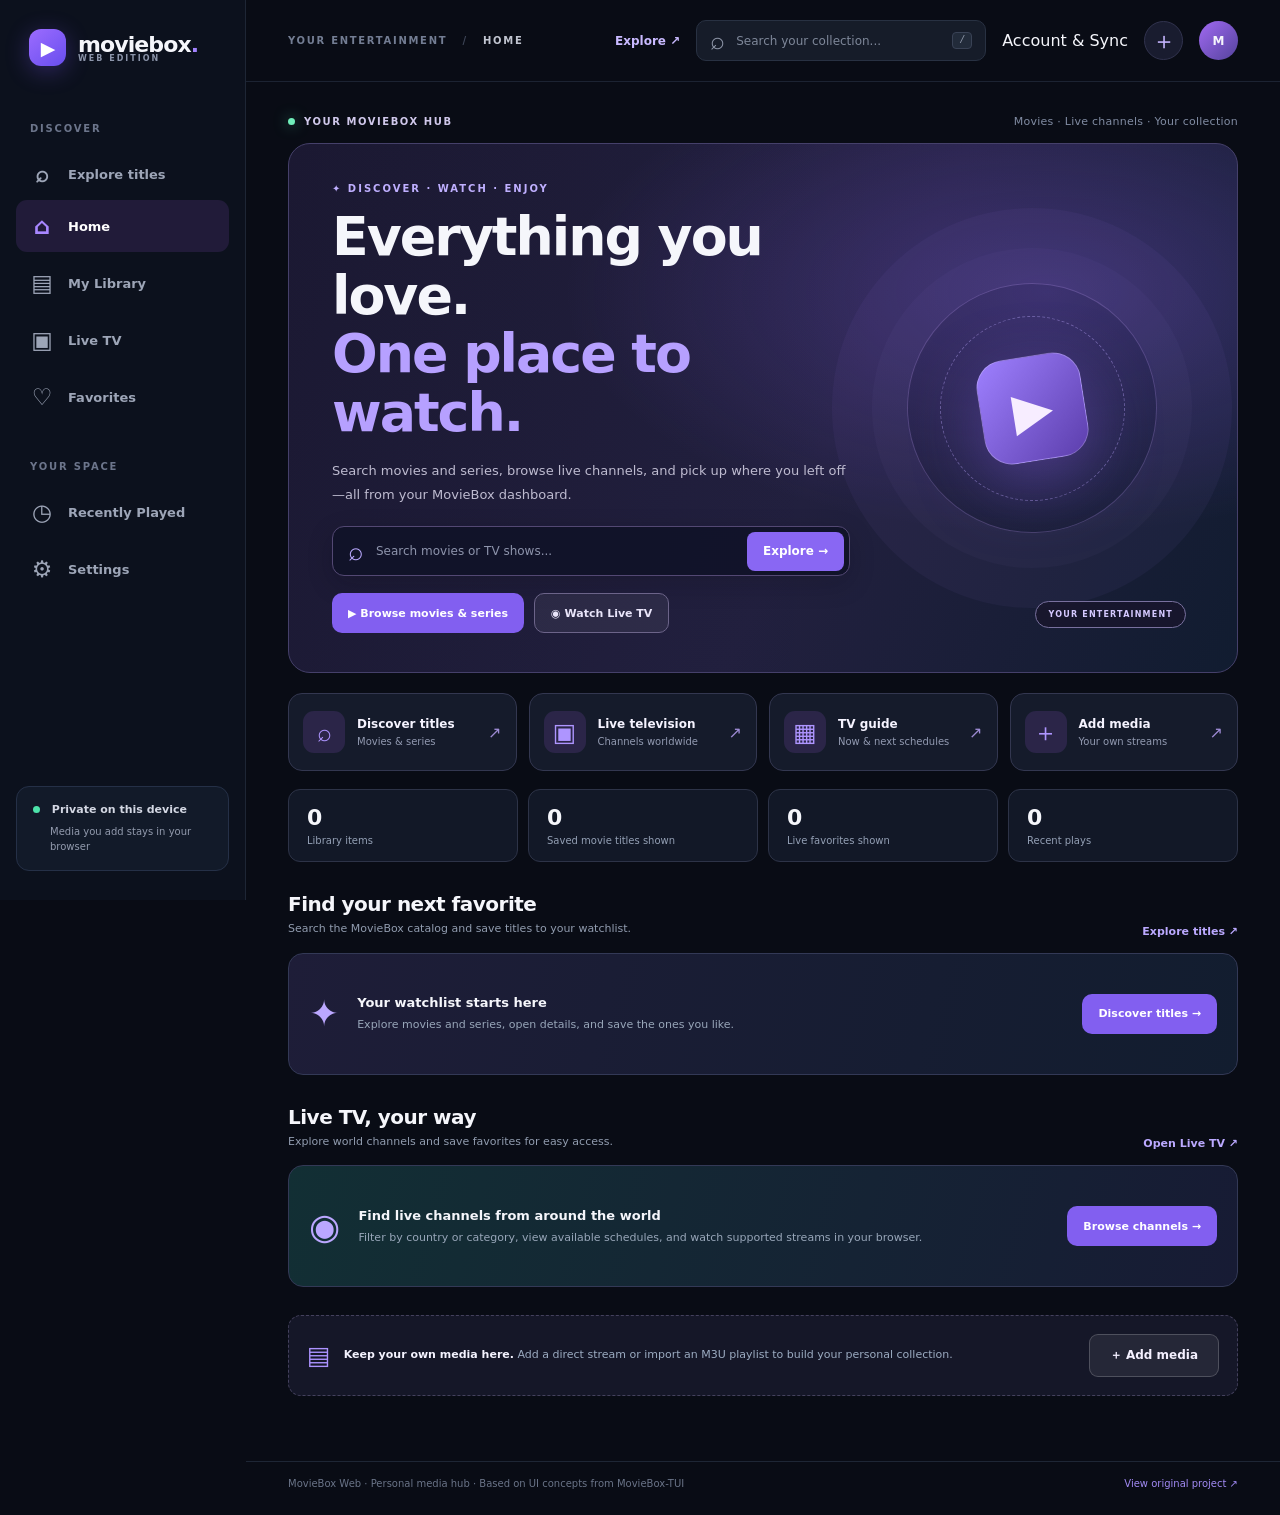
==== commit 1e311f97: "Link MovieBox Account & Sync from index.html" ====
--- a/index.html
+++ b/index.html
@@ -1,6 +1,6 @@
 <!doctype html><html lang="en"><head><meta charset="UTF-8"><meta name="viewport" content="width=device-width,initial-scale=1,viewport-fit=cover"><meta name="theme-color" content="#090c15"><meta name="apple-mobile-web-app-capable" content="yes"><meta name="apple-mobile-web-app-status-bar-style" content="black-translucent"><meta name="description" content="MovieBox Web — your personal media dashboard"><link rel="manifest" href="manifest.webmanifest"><link rel="icon" href="icon.svg" type="image/svg+xml"><title>MovieBox Web</title><link rel="stylesheet" href="styles.css"></head><body>
 <div class="app"><aside class="sidebar"><a class="brand" href="#home"><span class="brand-mark">▶</span><span>moviebox<span class="brand-dot">.</span><small>WEB EDITION</small></span></a><div class="sidebar-label">DISCOVER</div><a href="discover.html" class="nav-item"><span>⌕</span> Explore titles</a><nav id="desktop-nav"><button data-route="home" class="nav-item active"><span>⌂</span> Home</button><button data-route="library" class="nav-item"><span>▤</span> My Library</button><a href="live-tv.html" class="nav-item"><span>▣</span> Live TV</a><button data-route="favorites" class="nav-item"><span>♡</span> Favorites</button></nav><div class="sidebar-label extra">YOUR SPACE</div><nav><button data-route="history" class="nav-item"><span>◷</span> Recently Played</button><button data-route="settings" class="nav-item"><span>⚙</span> Settings</button></nav><div class="side-bottom"><span class="pulse"></span> Private on this device <small>Media you add stays in your browser</small></div></aside>
-<div class="main"><header class="topbar"><div class="breadcrumbs">YOUR ENTERTAINMENT <span>/</span> <strong id="page-crumb">HOME</strong></div><div class="top-actions"><a href="discover.html" class="discover-top" style="font-size:12px;color:#c9baff;font-weight:750;white-space:nowrap">Explore ↗</a><label class="search"><span>⌕</span><input id="search" autocomplete="off" placeholder="Search your collection..."><kbd>/</kbd></label><button id="install-app" class="install-app" type="button" hidden>↓ Install</button><button class="circle-btn" id="add-top" title="Add media">＋</button><div class="avatar">M</div></div></header>
+<div class="main"><header class="topbar"><div class="breadcrumbs">YOUR ENTERTAINMENT <span>/</span> <strong id="page-crumb">HOME</strong></div><div class="top-actions"><a href="discover.html" class="discover-top" style="font-size:12px;color:#c9baff;font-weight:750;white-space:nowrap">Explore ↗</a><label class="search"><span>⌕</span><input id="search" autocomplete="off" placeholder="Search your collection..."><kbd>/</kbd></label><a href="account.html" class="account-top-link">Account &amp; Sync</a><button id="install-app" class="install-app" type="button" hidden>↓ Install</button><button class="circle-btn" id="add-top" title="Add media">＋</button><div class="avatar">M</div></div></header>
 <main id="content" class="content"></main><footer class="footer">MovieBox Web · Personal media hub · Based on UI concepts from MovieBox-TUI <a target="_blank" rel="noopener" href="https://github.com/mesamirh/MovieBox-Tui">View original project ↗</a></footer></div></div>
 <nav class="bottom-nav"><a href="discover.html" style="display:grid;justify-items:center;align-content:center;gap:1px;color:#b499ff;font-size:9px;min-width:52px;text-decoration:none"><span style="font-size:22px">⌕</span>Explore</a><button data-route="home" class="active"><span>⌂</span>Home</button><button data-route="library"><span>▤</span>Library</button><a href="live-tv.html"><span>▣</span>Live TV</a><button data-route="favorites"><span>♡</span>Saved</button><button data-route="settings"><span>⚙</span>More</button></nav>
 <div id="modal-layer" class="modal-layer hidden" role="presentation"><div class="dialog" role="dialog" aria-modal="true" aria-labelledby="dialog-title"><div class="dialog-head"><h2 id="dialog-title">Add to your collection</h2><button id="close-dialog" class="icon-button" aria-label="Close">✕</button></div><div id="dialog-body"></div></div></div>
--- a/styles.css
+++ b/styles.css
@@ -59,3 +59,12 @@
 @media(max-width:1150px){.home-shortcuts{grid-template-columns:repeat(2,minmax(0,1fr))}.home-spotlight{padding:32px}.home-spotlight h1{font-size:44px}}
 @media(max-width:700px){.home-welcome-caption{display:none}.home-spotlight{display:block;padding:27px 21px;min-height:0}.home-spotlight h1{font-size:35px}.home-spotlight-copy>p{font-size:12px}.home-spotlight-visual{display:none}.home-discover-form{max-width:100%}.home-spotlight-actions>a{flex:1}.home-shortcuts{gap:9px;margin:14px 0}.home-shortcuts>a,.home-shortcuts>button{padding:12px 9px;gap:7px}.home-shortcut-icon{height:36px;width:36px;font-size:21px}.home-shortcuts strong{font-size:11px}.home-shortcuts small{font-size:9px}.home-shortcuts b{display:none}.home-metrics{grid-template-columns:repeat(2,minmax(0,1fr));gap:8px;margin-bottom:20px}.home-metrics>div{padding:13px}.home-section{margin-top:25px}.home-section-heading h2{font-size:18px}.home-section-heading a{font-size:10px}.home-title-grid{grid-template-columns:repeat(3,minmax(0,1fr));gap:8px}.home-live-grid{grid-template-columns:repeat(2,minmax(0,1fr))}.home-feature-strip{flex-wrap:wrap;padding:17px}.home-feature-strip>a{width:100%}}
 @media(max-width:410px){.home-shortcuts{grid-template-columns:1fr 1fr}.home-shortcuts small{font-size:8px}.home-live-grid{grid-template-columns:1fr}.home-feature-strip>span{display:none}.home-spotlight h1{font-size:31px}.home-discover-form button{padding:0 10px}}
+
+/* Phase 4 - installable app and library player on handhelds */
+.install-app{min-height:38px;border-radius:10px;background:#34294e;border:1px solid #7f65b8;color:#e8deff;padding:8px 12px;white-space:nowrap;font-size:11px;font-weight:750}
+.install-app[hidden]{display:none}
+.library-player-controls{display:flex;justify-content:flex-end;gap:8px;margin-top:12px}
+.library-player-controls button{min-height:44px}
+.player-shell video:fullscreen{object-fit:contain;background:#000;width:100vw;height:100vh;max-height:none}
+a:focus-visible,button:focus-visible{outline:3px solid #c8a7ff;outline-offset:3px}
+@media(max-width:700px){.install-app{padding:7px 9px;font-size:10px}.player-shell{padding:13px;width:100%;max-height:calc(100dvh - env(safe-area-inset-top) - env(safe-area-inset-bottom));overflow:auto}.player-shell video{max-height:58dvh}.external-player-actions button{min-height:44px;flex:1}.library-player-controls button{flex:1}}
